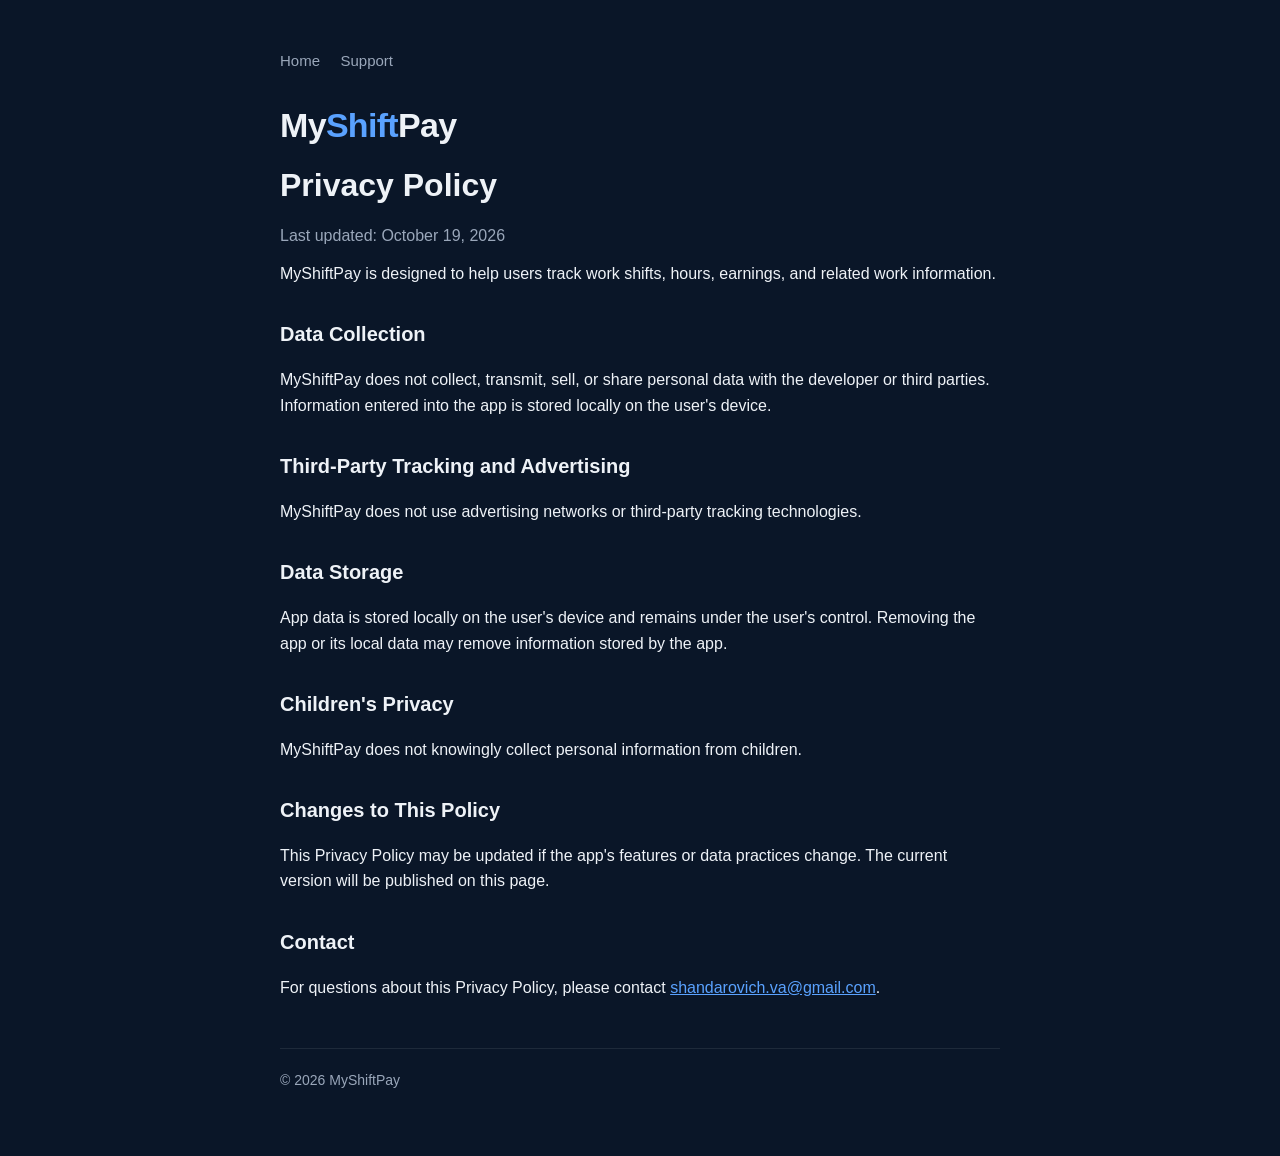
==== privacy.html @ bb3f2f95 "Update site design to match app colors and add proper page structure" ====
<!doctype html>
<html lang="en">
<head>
  <meta charset="utf-8">
  <meta name="viewport" content="width=device-width, initial-scale=1">
  <title>MyShiftPay Privacy Policy</title>
  <style>
    :root {
      --bg: #0a1628;
      --card: #121c2a;
      --text: #eef2f7;
      --muted: #9aa7ba;
      --accent: #5aa2ff;
      --border: #1e2a3a;
    }
    * { box-sizing: border-box; }
    body {
      margin: 0;
      font-family: -apple-system, BlinkMacSystemFont, "Segoe UI", sans-serif;
      background: var(--bg);
      color: var(--text);
      line-height: 1.6;
    }
    .container { max-width: 760px; margin: 0 auto; padding: 48px 20px 64px; }
    .brand { font-size: 34px; font-weight: 800; letter-spacing: -0.02em; margin: 0 0 8px; }
    .brand span { color: var(--accent); }
    h1 { font-size: 32px; margin: 0 0 8px; }
    h2 { margin-top: 32px; font-size: 20px; }
    p { margin: 12px 0; }
    .muted { color: var(--muted); }
    a { color: var(--accent); }
    nav { margin-bottom: 24px; }
    nav a { color: var(--muted); text-decoration: none; margin-right: 16px; font-size: 15px; }
    nav a:hover { color: var(--accent); }
    footer { margin-top: 48px; padding-top: 20px; border-top: 1px solid var(--border); color: var(--muted); font-size: 14px; }
  </style>
</head>
<body>
  <div class="container">
    <nav>
      <a href="index.html">Home</a>
      <a href="support.html">Support</a>
    </nav>

    <div class="brand">My<span>Shift</span>Pay</div>
    <h1>Privacy Policy</h1>
    <p class="muted">Last updated: October 19, 2026</p>

    <p>MyShiftPay is designed to help users track work shifts, hours, earnings, and related work information.</p>

    <h2>Data Collection</h2>
    <p>MyShiftPay does not collect, transmit, sell, or share personal data with the developer or third parties. Information entered into the app is stored locally on the user's device.</p>

    <h2>Third-Party Tracking and Advertising</h2>
    <p>MyShiftPay does not use advertising networks or third-party tracking technologies.</p>

    <h2>Data Storage</h2>
    <p>App data is stored locally on the user's device and remains under the user's control. Removing the app or its local data may remove information stored by the app.</p>

    <h2>Children's Privacy</h2>
    <p>MyShiftPay does not knowingly collect personal information from children.</p>

    <h2>Changes to This Policy</h2>
    <p>This Privacy Policy may be updated if the app's features or data practices change. The current version will be published on this page.</p>

    <h2>Contact</h2>
    <p>For questions about this Privacy Policy, please contact <a href="mailto:shandarovich.va@gmail.com">shandarovich.va@gmail.com</a>.</p>

    <footer>© 2026 MyShiftPay</footer>
  </div>
</body>
</html>
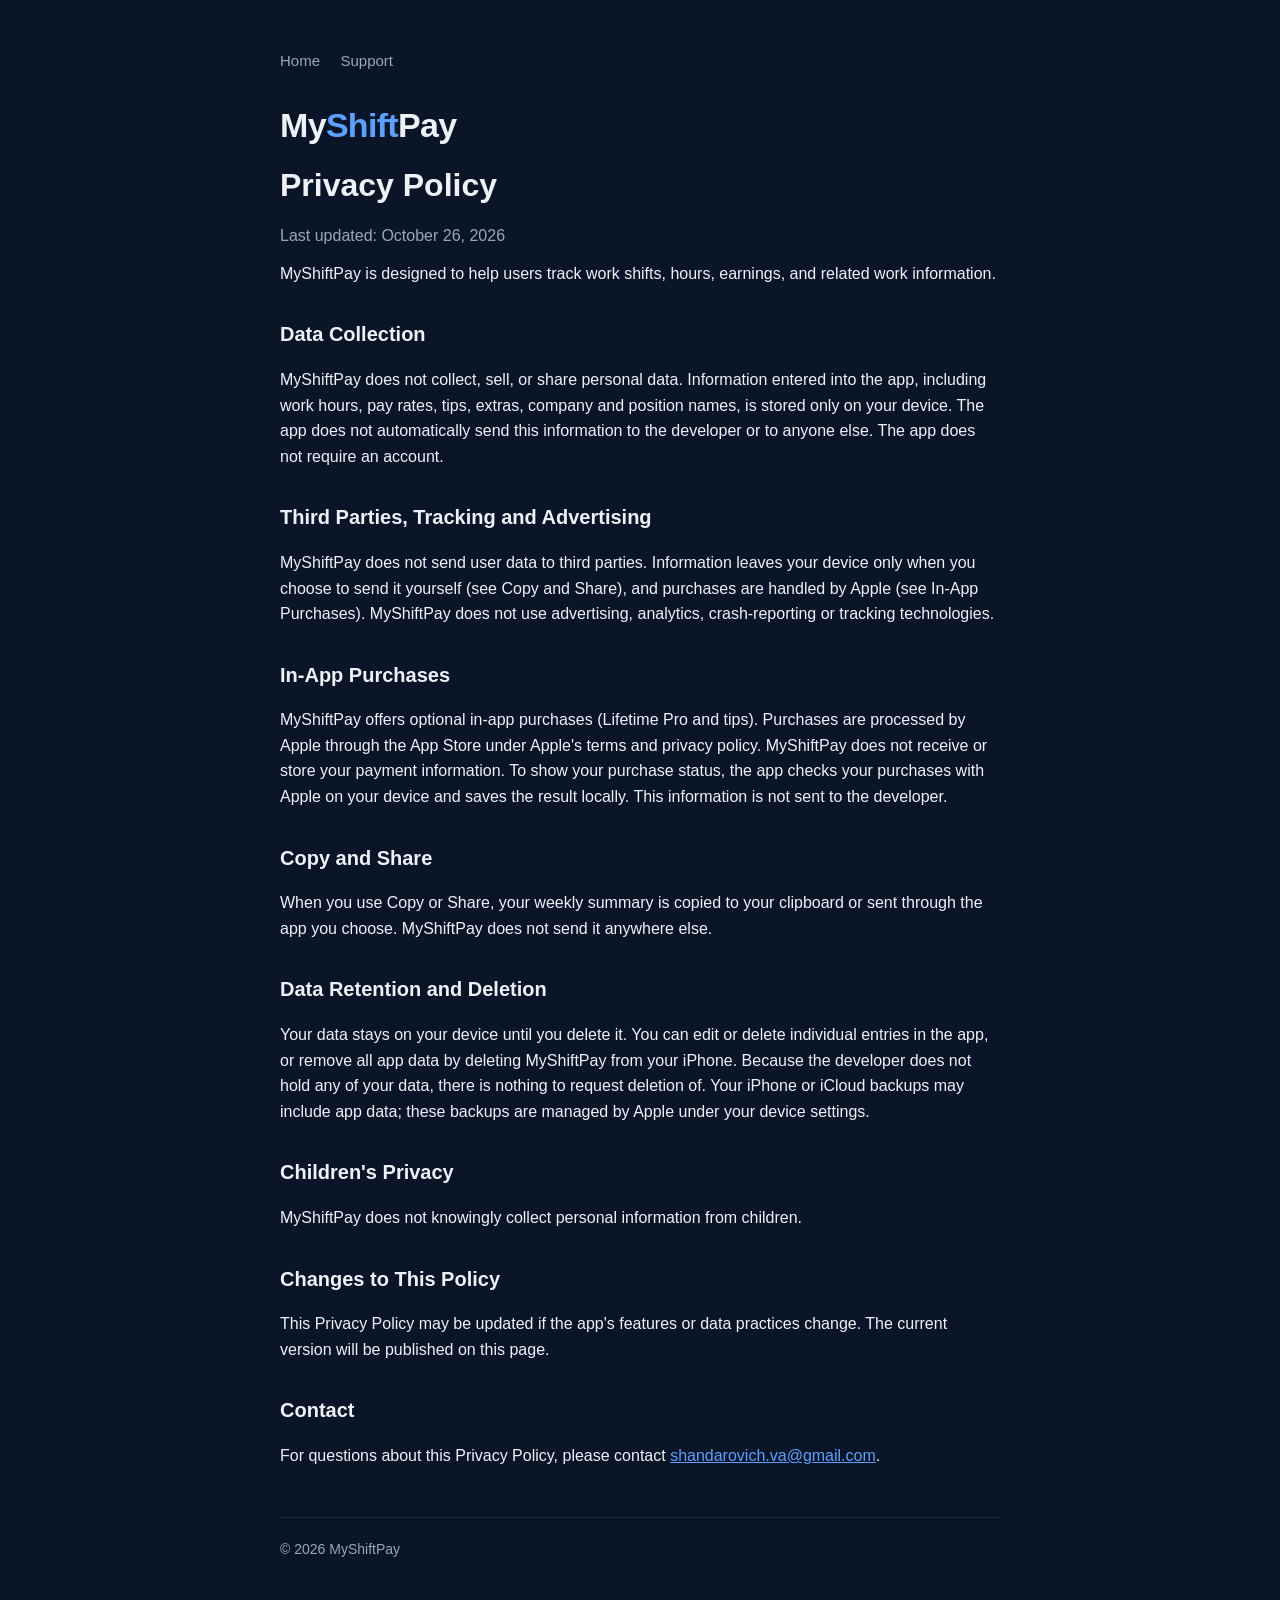
==== commit 9ca31d83: "Update privacy policy and support for in-app purchases; refresh home page Privacy: in-app purchases," ====
--- a/privacy.html
+++ b/privacy.html
@@ -44,18 +44,24 @@
 
     <div class="brand">My<span>Shift</span>Pay</div>
     <h1>Privacy Policy</h1>
-    <p class="muted">Last updated: October 19, 2026</p>
+    <p class="muted">Last updated: October 26, 2026</p>
 
     <p>MyShiftPay is designed to help users track work shifts, hours, earnings, and related work information.</p>
 
     <h2>Data Collection</h2>
-    <p>MyShiftPay does not collect, transmit, sell, or share personal data with the developer or third parties. Information entered into the app is stored locally on the user's device.</p>
+    <p>MyShiftPay does not collect, sell, or share personal data. Information entered into the app, including work hours, pay rates, tips, extras, company and position names, is stored only on your device. The app does not automatically send this information to the developer or to anyone else. The app does not require an account.</p>
 
-    <h2>Third-Party Tracking and Advertising</h2>
-    <p>MyShiftPay does not use advertising networks or third-party tracking technologies.</p>
+    <h2>Third Parties, Tracking and Advertising</h2>
+    <p>MyShiftPay does not send user data to third parties. Information leaves your device only when you choose to send it yourself (see Copy and Share), and purchases are handled by Apple (see In-App Purchases). MyShiftPay does not use advertising, analytics, crash-reporting or tracking technologies.</p>
 
-    <h2>Data Storage</h2>
-    <p>App data is stored locally on the user's device and remains under the user's control. Removing the app or its local data may remove information stored by the app.</p>
+    <h2>In-App Purchases</h2>
+    <p>MyShiftPay offers optional in-app purchases (Lifetime Pro and tips). Purchases are processed by Apple through the App Store under Apple's terms and privacy policy. MyShiftPay does not receive or store your payment information. To show your purchase status, the app checks your purchases with Apple on your device and saves the result locally. This information is not sent to the developer.</p>
+
+    <h2>Copy and Share</h2>
+    <p>When you use Copy or Share, your weekly summary is copied to your clipboard or sent through the app you choose. MyShiftPay does not send it anywhere else.</p>
+
+    <h2>Data Retention and Deletion</h2>
+    <p>Your data stays on your device until you delete it. You can edit or delete individual entries in the app, or remove all app data by deleting MyShiftPay from your iPhone. Because the developer does not hold any of your data, there is nothing to request deletion of. Your iPhone or iCloud backups may include app data; these backups are managed by Apple under your device settings.</p>
 
     <h2>Children's Privacy</h2>
     <p>MyShiftPay does not knowingly collect personal information from children.</p>
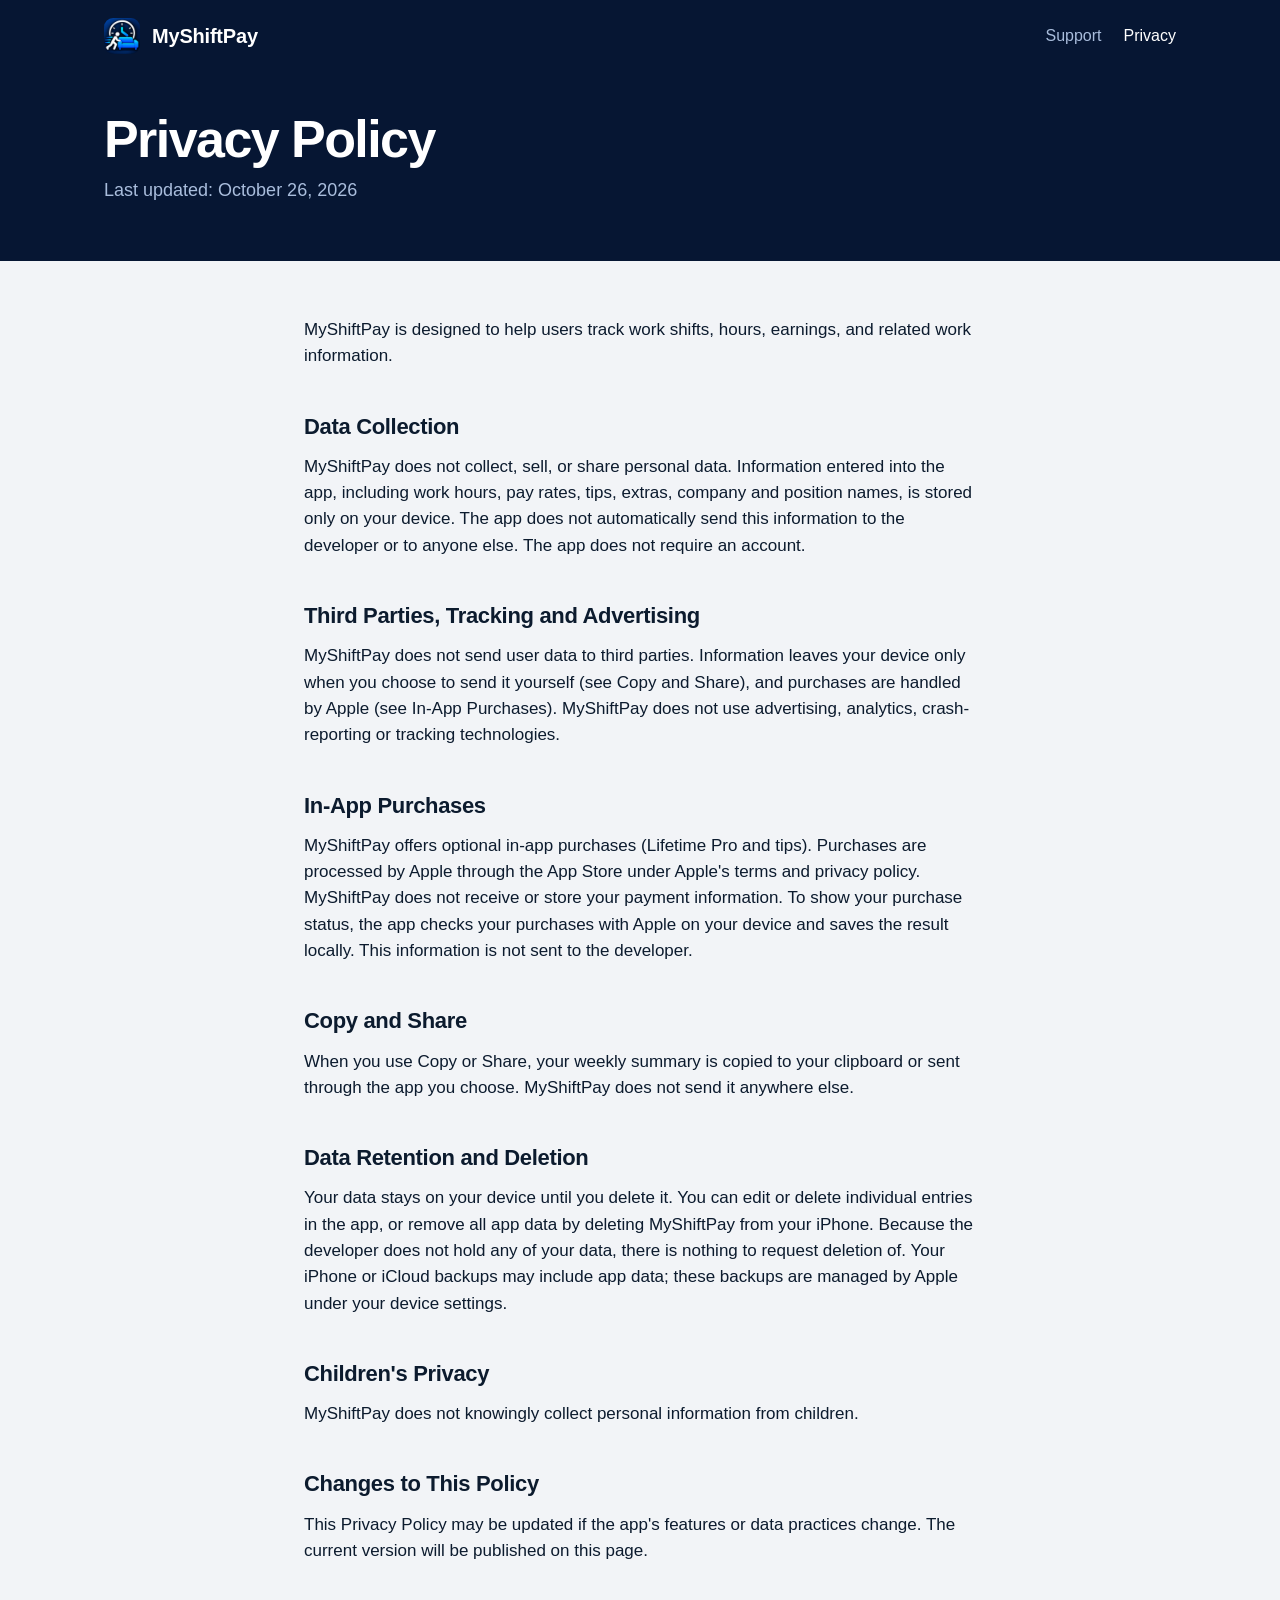
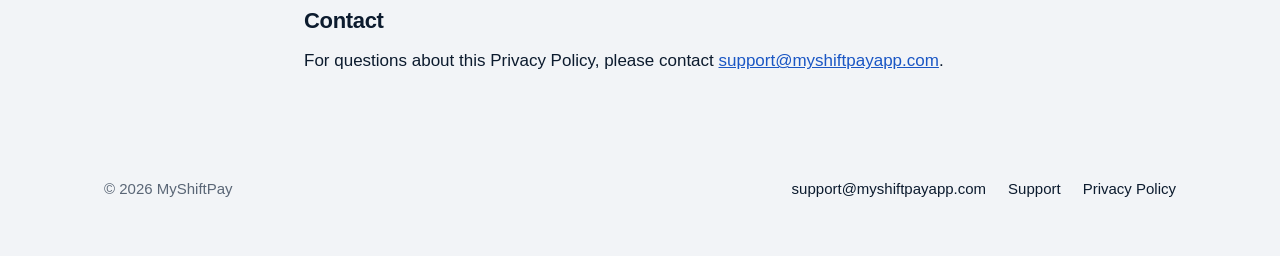
==== commit ef95645b: "Redesign the website around the real app screens - New homepage: hero with the Home screen, the week" ====
--- a/privacy.html
+++ b/privacy.html
@@ -4,49 +4,33 @@
   <meta charset="utf-8">
   <meta name="viewport" content="width=device-width, initial-scale=1">
   <title>MyShiftPay Privacy Policy</title>
-  <style>
-    :root {
-      --bg: #0a1628;
-      --card: #121c2a;
-      --text: #eef2f7;
-      --muted: #9aa7ba;
-      --accent: #5aa2ff;
-      --border: #1e2a3a;
-    }
-    * { box-sizing: border-box; }
-    body {
-      margin: 0;
-      font-family: -apple-system, BlinkMacSystemFont, "Segoe UI", sans-serif;
-      background: var(--bg);
-      color: var(--text);
-      line-height: 1.6;
-    }
-    .container { max-width: 760px; margin: 0 auto; padding: 48px 20px 64px; }
-    .brand { font-size: 34px; font-weight: 800; letter-spacing: -0.02em; margin: 0 0 8px; }
-    .brand span { color: var(--accent); }
-    h1 { font-size: 32px; margin: 0 0 8px; }
-    h2 { margin-top: 32px; font-size: 20px; }
-    p { margin: 12px 0; }
-    .muted { color: var(--muted); }
-    a { color: var(--accent); }
-    nav { margin-bottom: 24px; }
-    nav a { color: var(--muted); text-decoration: none; margin-right: 16px; font-size: 15px; }
-    nav a:hover { color: var(--accent); }
-    footer { margin-top: 48px; padding-top: 20px; border-top: 1px solid var(--border); color: var(--muted); font-size: 14px; }
-  </style>
+  <meta name="description" content="How MyShiftPay handles your data: everything stays on your iPhone.">
+  <meta name="theme-color" content="#061633">
+  <link rel="icon" type="image/png" sizes="32x32" href="assets/favicon-32.png">
+  <link rel="apple-touch-icon" href="assets/apple-touch-icon.png">
+  <meta property="og:title" content="MyShiftPay Privacy Policy">
+  <meta property="og:image" content="https://myshiftpayapp.com/assets/og.png">
+  <meta name="twitter:card" content="summary_large_image">
+  <link rel="stylesheet" href="styles.css">
 </head>
 <body>
-  <div class="container">
-    <nav>
-      <a href="index.html">Home</a>
-      <a href="support.html">Support</a>
-    </nav>
+  <header class="site-header">
+    <div class="wrap">
+      <a class="brand" href="./"><img src="assets/apple-touch-icon.png" alt="" width="36" height="36">MyShiftPay</a>
+      <nav class="site-nav" aria-label="Main">
+        <a href="support.html">Support</a>
+        <a href="privacy.html" aria-current="page">Privacy</a>
+      </nav>
+    </div>
+  </header>
 
-    <div class="brand">My<span>Shift</span>Pay</div>
-    <h1>Privacy Policy</h1>
-    <p class="muted">Last updated: October 26, 2026</p>
-
-    <p>MyShiftPay is designed to help users track work shifts, hours, earnings, and related work information.</p>
+  <main>
+    <div class="page-title"><div class="wrap">
+      <h1>Privacy Policy</h1>
+      <p>Last updated: October 26, 2026</p>
+    </div></div>
+    <div class="wrap prose">
+      <p>MyShiftPay is designed to help users track work shifts, hours, earnings, and related work information.</p>
 
     <h2>Data Collection</h2>
     <p>MyShiftPay does not collect, sell, or share personal data. Information entered into the app, including work hours, pay rates, tips, extras, company and position names, is stored only on your device. The app does not automatically send this information to the developer or to anyone else. The app does not require an account.</p>
@@ -70,9 +54,19 @@
     <p>This Privacy Policy may be updated if the app's features or data practices change. The current version will be published on this page.</p>
 
     <h2>Contact</h2>
-    <p>For questions about this Privacy Policy, please contact <a href="mailto:shandarovich.va@gmail.com">shandarovich.va@gmail.com</a>.</p>
+    <p>For questions about this Privacy Policy, please contact <a href="mailto:support@myshiftpayapp.com">support@myshiftpayapp.com</a>.</p>
+    </div>
+  </main>
 
-    <footer>© 2026 MyShiftPay</footer>
-  </div>
+  <footer class="site-footer">
+    <div class="wrap">
+      <span>© 2026 MyShiftPay</span>
+      <nav aria-label="Footer">
+        <a href="mailto:support@myshiftpayapp.com">support@myshiftpayapp.com</a>
+        <a href="support.html">Support</a>
+        <a href="privacy.html">Privacy Policy</a>
+      </nav>
+    </div>
+  </footer>
 </body>
-</html>+</html>
--- a/styles.css
+++ b/styles.css
@@ -0,0 +1,202 @@
+/* MyShiftPay site: navy like the app icon on top, the app's own light ground below. */
+:root {
+  --navy: #061633;
+  --navy-2: #0b2556;
+  --ground: #f2f4f7;
+  --surface: #ffffff;
+  --ink: #0c1b2e;
+  --ink-2: #5a6676;
+  --line: #dce1e8;
+  --blue: #1f63e0;
+  --blue-text: #1a56c4;
+  --cyan: #19d6ff;
+  --on-navy: #ffffff;
+  --on-navy-2: #a9bddc;
+  --sans: -apple-system, BlinkMacSystemFont, "SF Pro Text", "Inter", "Segoe UI", Roboto, sans-serif;
+  --display: -apple-system, BlinkMacSystemFont, "SF Pro Display", "Inter", "Segoe UI", Roboto, sans-serif;
+  --money: ui-rounded, "SF Pro Rounded", "Nunito", var(--sans);
+  --page: 1120px;
+  --gutter: 24px;
+}
+
+* { box-sizing: border-box; }
+html { -webkit-text-size-adjust: 100%; }
+body {
+  margin: 0;
+  font-family: var(--sans);
+  font-size: 17px;
+  line-height: 1.55;
+  color: var(--ink);
+  background: var(--ground);
+}
+img { display: block; max-width: 100%; height: auto; }
+a { color: var(--blue-text); }
+a:focus-visible, button:focus-visible { outline: 3px solid var(--cyan); outline-offset: 3px; border-radius: 6px; }
+.wrap { max-width: var(--page); margin: 0 auto; padding: 0 var(--gutter); }
+.num { font-family: var(--money); font-variant-numeric: tabular-nums; }
+
+/* Header */
+.site-header { background: var(--navy); color: var(--on-navy); }
+.site-header .wrap { display: flex; align-items: center; justify-content: space-between; gap: 16px; height: 72px; }
+.brand { display: flex; align-items: center; gap: 12px; color: inherit; text-decoration: none; font-weight: 700; font-size: 20px; letter-spacing: -0.01em; }
+.brand img { width: 36px; height: 36px; border-radius: 9px; }
+.site-nav { display: flex; gap: 22px; }
+.site-nav a { color: var(--on-navy-2); text-decoration: none; font-size: 16px; }
+.site-nav a:hover, .site-nav a[aria-current="page"] { color: var(--on-navy); }
+
+/* Hero */
+.hero {
+  background:
+    radial-gradient(700px 520px at 78% 40%, rgba(31, 99, 224, 0.45), transparent 70%),
+    linear-gradient(180deg, var(--navy) 0%, var(--navy-2) 100%);
+  color: var(--on-navy);
+  overflow: hidden;
+}
+.hero .wrap { display: grid; grid-template-columns: 1.05fr 0.95fr; align-items: center; gap: 48px; padding-top: 56px; }
+.hero h1 {
+  font-family: var(--display);
+  font-size: clamp(42px, 6vw, 68px);
+  line-height: 1.04;
+  letter-spacing: -0.035em;
+  font-weight: 800;
+  margin: 0 0 22px;
+  max-width: 11ch;
+}
+.hero .lede { font-size: 20px; line-height: 1.5; color: var(--on-navy-2); max-width: 34ch; margin: 0 0 32px; }
+.availability { display: flex; flex-wrap: wrap; align-items: center; gap: 12px 18px; padding-bottom: 72px; }
+.soon {
+  display: inline-flex; align-items: center; gap: 10px;
+  padding: 12px 20px; border-radius: 999px;
+  border: 1px solid rgba(169, 189, 220, 0.35);
+  background: rgba(255, 255, 255, 0.06);
+  font-weight: 600; font-size: 16px;
+}
+.soon svg { width: 18px; height: 18px; }
+.availability .facts { color: var(--on-navy-2); font-size: 15px; }
+.hero-phone { align-self: start; justify-self: center; width: min(360px, 100%); margin-bottom: -260px; border-bottom-left-radius: 0; border-bottom-right-radius: 0; }
+
+/* Phone frame around real screenshots */
+.phone {
+  position: relative;
+  border-radius: 54px;
+  padding: 11px;
+  background: linear-gradient(145deg, #3a3f48, #0e1014 40%, #262a31);
+  box-shadow: inset 0 0 0 2px #5b616b, 0 40px 80px rgba(3, 11, 31, 0.45);
+}
+.phone img { border-radius: 44px; width: 100%; }
+.phone::before {
+  content: ""; position: absolute; top: 20px; left: 50%; transform: translateX(-50%);
+  width: 30%; height: 28px; border-radius: 14px; background: #000;
+}
+
+/* Sections */
+section.block { padding: 112px 0; }
+section.block + section.block { padding-top: 0; }
+.block h2 {
+  font-family: var(--display);
+  font-size: clamp(32px, 4.2vw, 46px);
+  line-height: 1.08;
+  letter-spacing: -0.03em;
+  margin: 0 0 18px;
+  max-width: 18ch;
+}
+.block .intro { color: var(--ink-2); font-size: 19px; max-width: 46ch; margin: 0; }
+
+/* Friday-night chat */
+
+.chat-layout { display: grid; grid-template-columns: 0.9fr 1.1fr; gap: 64px; align-items: center; }
+.chat {
+  background: var(--navy);
+  border-radius: 36px;
+  padding: 32px 28px 26px;
+  display: flex; flex-direction: column; gap: 14px;
+  box-shadow: 0 30px 70px rgba(6, 22, 51, 0.22);
+}
+.chat .who { align-self: center; text-align: center; color: var(--on-navy-2); font-size: 14px; margin-bottom: 6px; }
+.chat .avatar {
+  width: 52px; height: 52px; border-radius: 50%; margin: 0 auto 6px;
+  background: linear-gradient(180deg, #8e9ab0, #5f6b80); color: #fff;
+  display: flex; align-items: center; justify-content: center; font-weight: 600; font-size: 22px;
+}
+.bubble { max-width: 88%; padding: 12px 16px; border-radius: 22px; font-size: 16px; line-height: 1.4; }
+.bubble.in { align-self: flex-start; background: #262b36; color: #f1f3f7; border-bottom-left-radius: 6px; }
+.bubble.out {
+  align-self: flex-end; margin: 0;
+  background: linear-gradient(180deg, #2f80ff, #1663f0); color: #fff;
+  border-bottom-right-radius: 6px;
+  font-family: var(--sans); white-space: pre-wrap; font-variant-numeric: tabular-nums;
+}
+.chat .status { align-self: flex-end; color: var(--on-navy-2); font-size: 13px; margin-top: -6px; }
+
+/* Three steps: a real sequence, so they are numbered */
+.steps { list-style: none; margin: 56px 0 0; padding: 0; display: grid; grid-template-columns: repeat(3, 1fr); gap: 40px; counter-reset: step; }
+.steps li { counter-increment: step; }
+.steps .phone { max-width: 300px; margin: 0 auto 28px; }
+.steps h3 { font-size: 21px; letter-spacing: -0.015em; margin: 0 0 6px; display: flex; gap: 12px; align-items: baseline; }
+.steps h3::before {
+  content: counter(step);
+  font-family: var(--money); font-weight: 700; font-size: 15px;
+  color: #fff; background: var(--blue);
+  width: 28px; height: 28px; border-radius: 50%; flex: none;
+  display: inline-flex; align-items: center; justify-content: center;
+  transform: translateY(-2px);
+}
+.steps p { margin: 0; color: var(--ink-2); padding-left: 40px; }
+
+/* Built for moving work: a plain definition list, not cards */
+.details { margin: 48px 0 0; display: grid; grid-template-columns: repeat(2, 1fr); gap: 0 64px; border-top: 1px solid var(--line); }
+.details div { padding: 24px 0; border-bottom: 1px solid var(--line); }
+.details dt { font-weight: 650; font-size: 18px; margin-bottom: 4px; }
+.details dd { margin: 0; color: var(--ink-2); }
+
+/* Privacy and price */
+.promise { background: var(--surface); border-top: 1px solid var(--line); border-bottom: 1px solid var(--line); }
+.promise .wrap { display: grid; grid-template-columns: 1fr 1fr; gap: 64px; padding-top: 96px; padding-bottom: 96px; }
+.promise h2 { font-family: var(--display); font-size: clamp(28px, 3.4vw, 36px); line-height: 1.12; letter-spacing: -0.025em; margin: 0 0 14px; }
+.promise p { margin: 0; color: var(--ink-2); max-width: 44ch; }
+.price { font-family: var(--money); font-weight: 700; }
+
+/* Footer */
+.site-footer { padding: 48px 0 56px; color: var(--ink-2); font-size: 15px; }
+.site-footer .wrap { display: flex; flex-wrap: wrap; justify-content: space-between; gap: 16px; }
+.site-footer nav { display: flex; flex-wrap: wrap; gap: 22px; }
+.site-footer a { color: var(--ink); text-decoration: none; }
+.site-footer a:hover { color: var(--blue-text); }
+
+/* Text pages: Support and Privacy */
+.page-title { background: var(--navy); color: var(--on-navy); }
+.page-title .wrap { padding-top: 40px; padding-bottom: 56px; }
+.page-title h1 { font-family: var(--display); font-size: clamp(36px, 5vw, 52px); letter-spacing: -0.03em; line-height: 1.06; margin: 0 0 10px; }
+.page-title p { margin: 0; color: var(--on-navy-2); font-size: 18px; }
+.prose { max-width: 720px; padding-top: 56px; padding-bottom: 40px; }
+.prose h2 { font-size: 22px; letter-spacing: -0.015em; margin: 40px 0 10px; }
+.prose h2:first-child { margin-top: 0; }
+.prose p { margin: 0 0 14px; }
+.prose .muted { color: var(--ink-2); }
+.contact {
+  display: inline-flex; align-items: center; gap: 10px; margin: 4px 0 8px;
+  padding: 14px 20px; border-radius: 14px; background: var(--blue); color: #fff;
+  font-weight: 600; text-decoration: none;
+}
+.contact:hover { background: #1953c0; }
+
+/* Phones and narrow screens */
+@media (max-width: 860px) {
+  .hero .wrap { grid-template-columns: 1fr; gap: 8px; padding-top: 40px; }
+  .availability { padding-bottom: 40px; }
+  .hero-phone { width: min(300px, 80%); margin-bottom: -200px; }
+  .chat-layout, .promise .wrap { grid-template-columns: 1fr; gap: 40px; }
+  .steps { grid-template-columns: 1fr; gap: 56px; }
+  .steps .phone { max-width: 260px; }
+  .details { grid-template-columns: 1fr; }
+  section.block { padding: 80px 0; }
+  .promise .wrap { padding-top: 72px; padding-bottom: 72px; }
+}
+@media (max-width: 480px) {
+  :root { --gutter: 16px; }
+  .site-nav { gap: 16px; }
+  .site-nav a { font-size: 15px; }
+    .hero .lede { font-size: 18px; }
+  .chat { padding: 26px 18px 20px; border-radius: 28px; }
+  .bubble { font-size: 15px; }
+}
